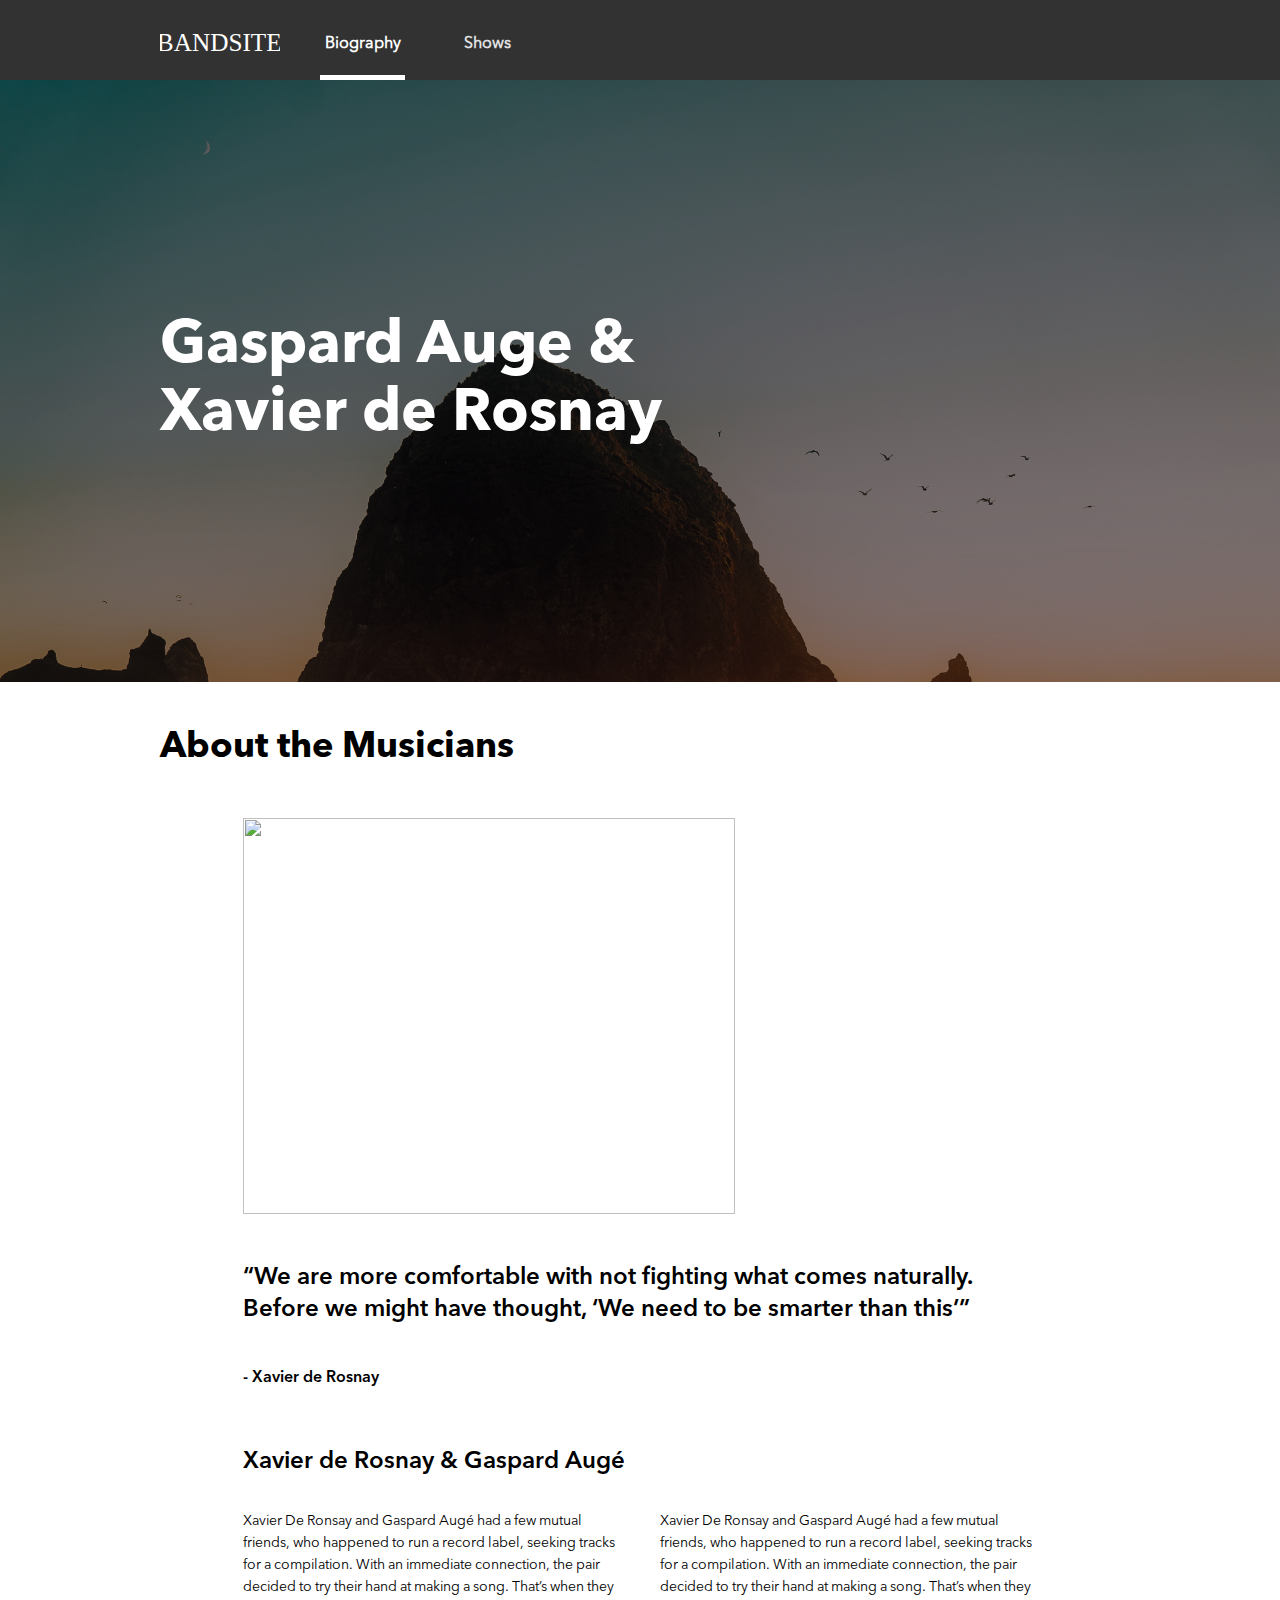
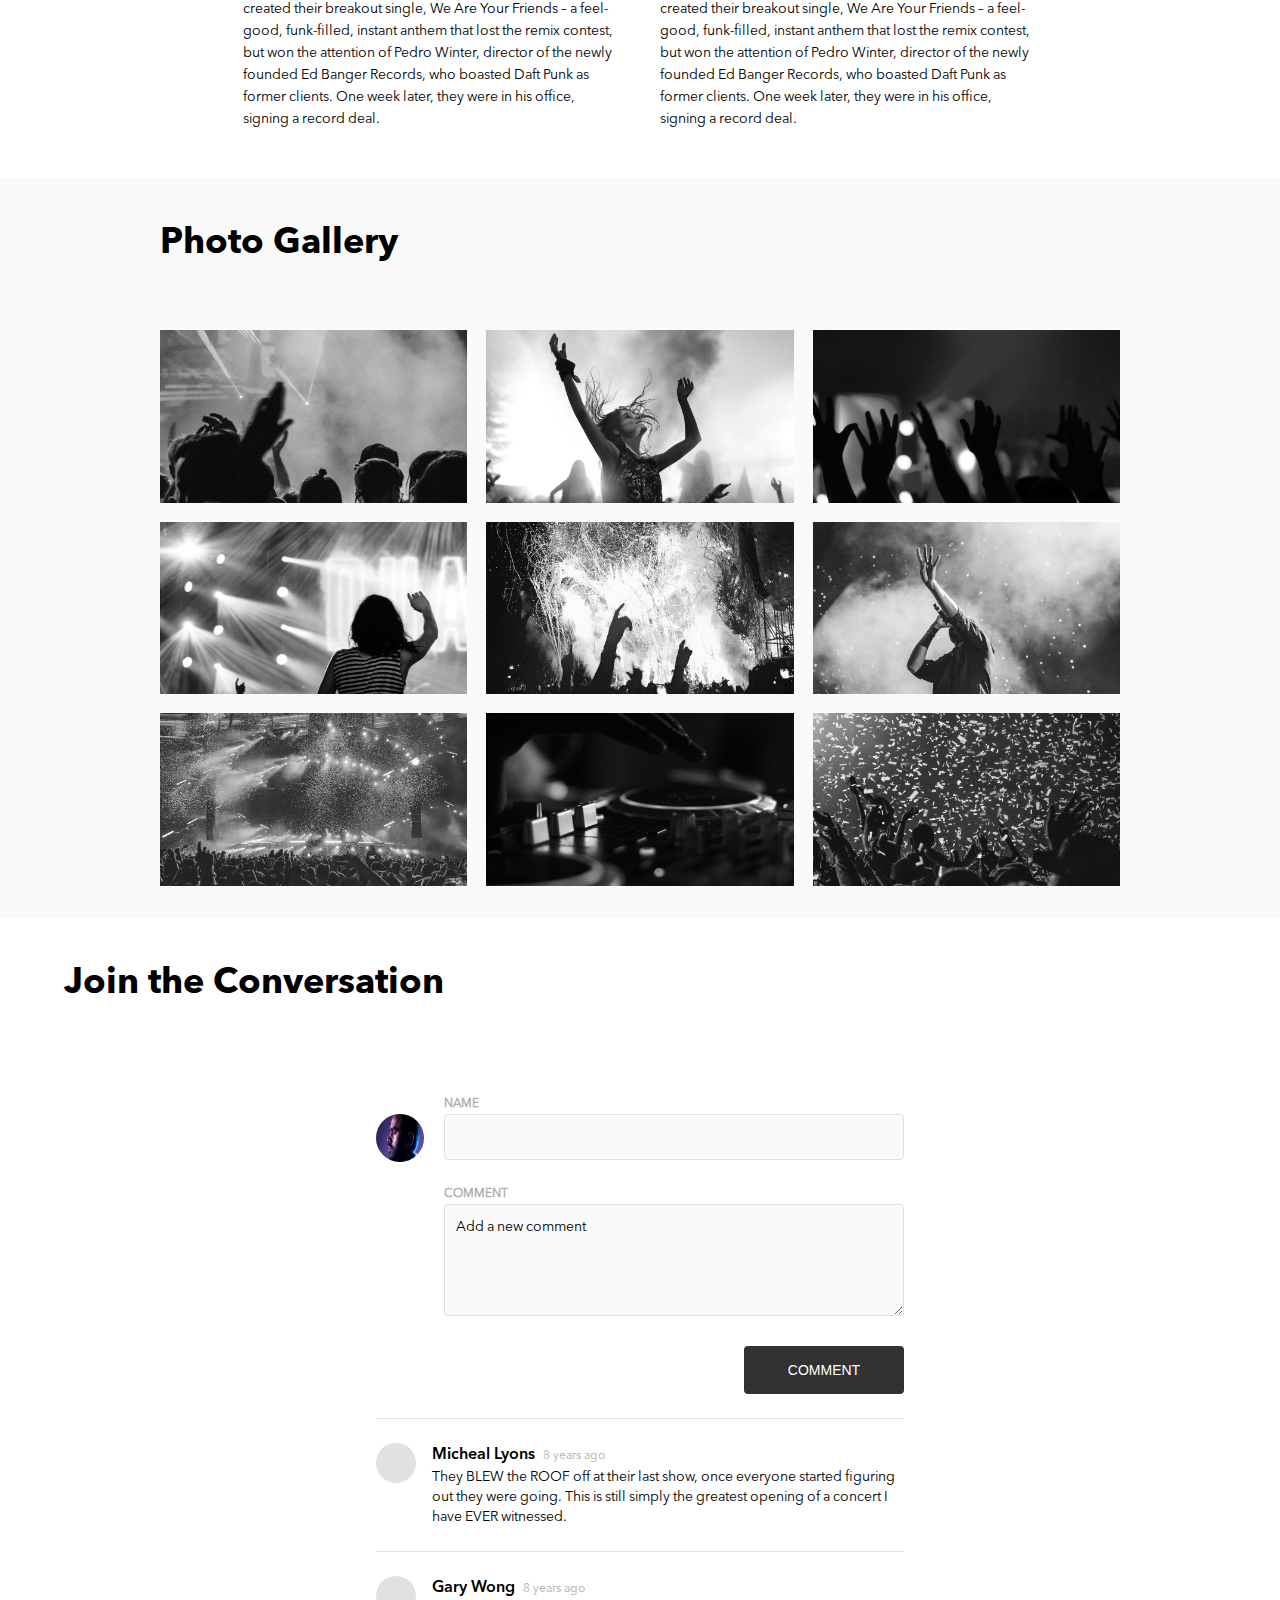
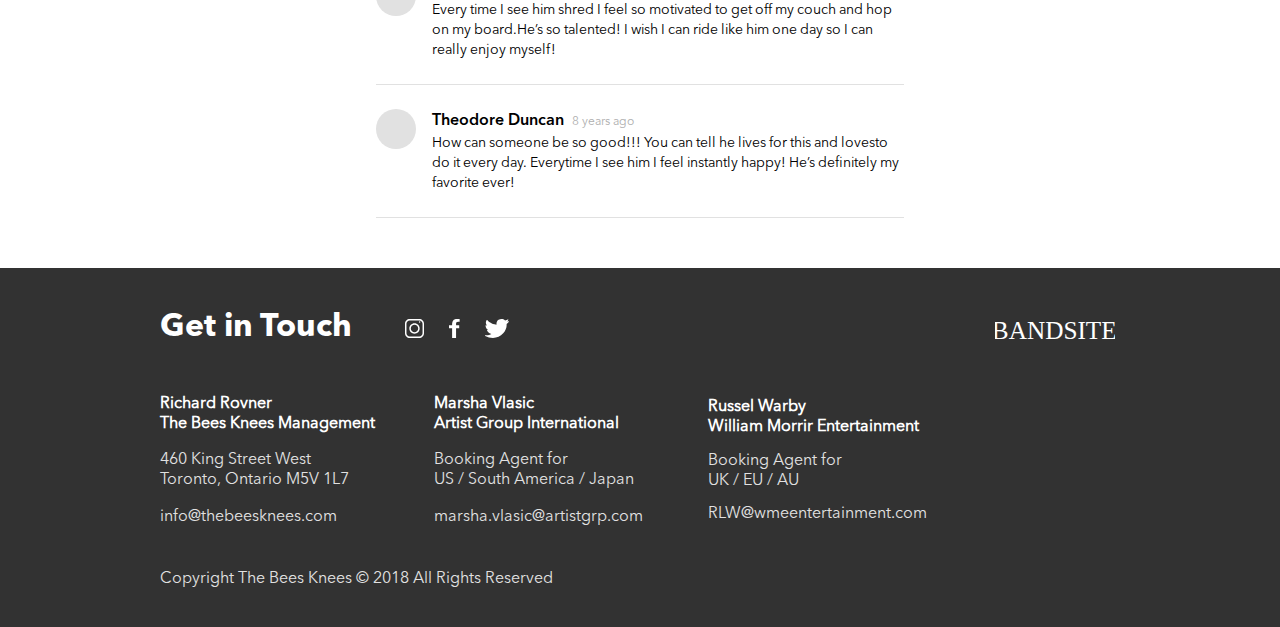
==== sprint-3/index.html @ c3e18739 "Split SCSS into partials" ====
<!DOCTYPE html>
<html lang="en">

<head>
    <meta charset="UTF-8">
    <meta http-equiv="X-UA-Compatible" content="ie=edge">
    <meta name="viewport" content="width=device-width, initial-scale=1.0">
    <title>Gaspard Auge & Xavier de Rosnay</title>
    <link rel="stylesheet" type="text/css" href="css/styles.css">
</head>

<body>
    <nav>
        <div class="nav__logo">
            <a href="index.html"><img src="assets/Logo/Logo-bandsite.svg"></a>
        </div>
        <div class="nav__pages">
            <a class="nav__text nav__text--selected" href ="index.html"><h3>Biography</h3></a>
            <a class="nav__text" href ="pages/shows.html"><h3>Shows</h3></a>
        </div>
    </nav>
    <div class="header__image--overlay">
        <header>
            <h1 class="header__title">
                Gaspard Auge & <br /> Xavier de Rosnay
            </h1>
        </header>
    </div>
    
    <main>
        <h1 class="main__text">
            <br />About the Musicians
        </h1>
        <img class="main__image--large" src="assets/Images/Band-Image.jpg">
        <h2 class="main__quote">
            “We are more comfortable with not fighting what comes naturally.
            Before we might have thought, ‘We need to be smarter than this’”
        </h2>
        <h3 class="main__quote--attribution">
            - Xavier de Rosnay
        </h3>
        <h2 class="main__paragraph--title">
            Xavier de Rosnay & Gaspard Augé
        </h2>
        <div class="main__paragraph--container">
            <h4 class="main__paragraph--text">
                Xavier De Ronsay and Gaspard Augé had a few mutual friends,
                who happened to run a record label, seeking tracks for a
                compilation. With an immediate connection, the pair decided to
                try their hand at making a song. That’s when they created their
                breakout single, We Are Your Friends – a feel-good, funk-filled,
                instant anthem that lost the remix contest, but won the attention
                of Pedro Winter, director of the newly founded Ed Banger
                Records, who boasted Daft Punk as former clients. One week
                later, they were in his office, signing a record deal.
            </h4>

            <br />
            <h4 class="main__paragraph--text">
                Xavier De Ronsay and Gaspard Augé had a few mutual friends,
                who happened to run a record label, seeking tracks for a
                compilation. With an immediate connection, the pair decided to
                try their hand at making a song. That’s when they created their
                breakout single, We Are Your Friends – a feel-good, funk-filled,
                instant anthem that lost the remix contest, but won the attention
                of Pedro Winter, director of the newly founded Ed Banger
                Records, who boasted Daft Punk as former clients. One week
                later, they were in his office, signing a record deal.
            </h4>
        </div>

        <div class="main__photoGallery">
            <h1 class="main__photoGallery--title"><br />Photo Gallery</h1>
            <img class="main__image--small" src="assets/Images/Photo-gallery-1.jpg">
            <img class="main__image--small" src="assets/Images/Photo-gallery-2.jpg">
            <img class="main__image--small" src="assets/Images/Photo-gallery-3.jpg">
            <img class="main__image--small" src="assets/Images/Photo-gallery-4.jpg">
            <img class="main__image--small" src="assets/Images/Photo-gallery-5.jpg">
            <img class="main__image--small" src="assets/Images/Photo-gallery-6.jpg">
            <img class="main__image--small" src="assets/Images/Photo-gallery-7.jpg">
            <img class="main__image--small" src="assets/Images/Photo-gallery-8.jpg">
            <img class="main__image--small" src="assets/Images/Photo-gallery-9.jpg">
        </div>
            <h1 class="main__comments--title">
                <br/>Join the Conversation
            </h1>
        <div id="commentTop" class="main__comments">
            <div class="main__profilepic--container">
                <img class="main__profilepic" src="./assets/Images/Mohan-muruge.jpg">
            </div>

            <form id="commentForm" class ="main__comments--container">
                <label for="fullName"><h5>NAME</h5></label>
                <input class="main__comments--input" type="text" name="fullName">

                <label for="comment"><h5>COMMENT</h5></label>
                <textarea class="main__comments--input" rows="4" type="text" name="comment">Add a new comment</textarea>
                <button class="main__comments--button" type="submit" form="commentForm">COMMENT</button>
            </form>

            <div class="main__divider"></div>
        </div> 
    </main>

    <footer class="footer__bio">
        <div class="footer__container">
            <h1>
                Get in Touch
            </h1>

            <div class="footer__social">
                <img class="footer__social--icon" src="assets/Icons/SVG/Icon-instagram.svg">
                <img class="footer__social--icon" src="assets/Icons/SVG/Icon-facebook.svg">
                <img class="footer__social--icon" src="assets/Icons/SVG/Icon-twitter.svg">
                <div class="footer__logo">
                    <a href="index.html"><img src="assets/Logo/Logo-bandsite.svg"></a>
                </div>
            </div>

            <div class="footer__text--container">
                <h4 class="footer__text--bold">Richard Rovner <br />The Bees Knees Management</h2>
                    <h4 class="footer__text">460 King Street West <br />Toronto, Ontario M5V 1L7</h2>
                        <a class="footer__text" href="Mailto:info@thebeesknees.com">info@thebeesknees.com</a>
            </div>

            <div class="footer__text--container">
                <h4 class="footer__text--bold">Marsha Vlasic<br />Artist Group International</h2>
                    <h4 class="footer__text">Booking Agent for<br />US / South America / Japan</h2>
                        <a class="footer__text"
                            href="Mailto:marsha.vlasic@artistgrp.com">marsha.vlasic@artistgrp.com</a>
            </div>

            <div class="footer__text--container">
                <h4 class="footer__text--bold">Russel Warby<br />William Morrir Entertainment</h2>
                    <h4 class="footer__text">Booking Agent for<br />UK / EU / AU</h2>
                        <a class="footer__text" href="Mailto:RLW@wmeentertainment.com">RLW@wmeentertainment.com</a>
            </div>

            <h4 class="footer__copyright">Copyright The Bees Knees © 2018 All Rights Reserved</h2>
        </div>
    </footer>
    <script src="./script/script.js"></script>
</body>

</html>
---- sprint-3/css/styles.css ----
@font-face {
  font-family: "AvenirNextRegular";
  src: url(../fonts/AvenirNextRegular.otf);
}

@font-face {
  font-family: "AvenirNextDemiBold";
  src: url(../fonts/AvenirNextDemi.otf);
}

@font-face {
  font-family: "AvenirNextBold";
  src: url(../fonts/AvenirNextBold.otf);
}

body {
  margin: 0px;
  font-family: AvenirNextRegular;
}

main {
  display: -webkit-box;
  display: -ms-flexbox;
  display: flex;
  -webkit-box-orient: vertical;
  -webkit-box-direction: normal;
      -ms-flex-direction: column;
          flex-direction: column;
}

a {
  text-decoration: none;
}

h1 {
  font-size: 7.5vw;
  line-height: 10vw;
  margin: 0px;
  font-family: AvenirNextBold;
}

h2 {
  font-size: 5vw;
  line-height: 7vw;
  margin: 0px;
  font-family: AvenirNextDemiBold;
}

h3 {
  font-size: 4vw;
  line-height: 6vw;
  margin: 0px;
  font-family: AvenirNextDemiBold;
}

h4 {
  font-size: 3.8vw;
  line-height: 5vw;
  margin: 0px;
  font-weight: normal;
}

h5 {
  font-size: 4vw;
  line-height: 6vw;
  color: #AFAFAF;
  margin: 0px;
  padding-bottom: 5vw;
}

table {
  margin: 0px 5%;
  padding-bottom: 40px;
}

td {
  display: block;
}

nav {
  background-color: #323232;
  height: 80px;
  display: -webkit-box;
  display: -ms-flexbox;
  display: flex;
  -ms-flex-wrap: wrap;
      flex-wrap: wrap;
  -webkit-box-pack: space-evenly;
      -ms-flex-pack: space-evenly;
          justify-content: space-evenly;
  -webkit-box-align: end;
      -ms-flex-align: end;
          align-items: flex-end;
}

nav h3 {
  font-family: AvenirNextRegular;
}

.nav__logo {
  display: -webkit-box;
  display: -ms-flexbox;
  display: flex;
  padding-bottom: 1vw;
}

.nav__pages {
  width: 100%;
  height: 38px;
  display: -webkit-box;
  display: -ms-flexbox;
  display: flex;
  -webkit-box-pack: space-evenly;
      -ms-flex-pack: space-evenly;
          justify-content: space-evenly;
  -webkit-box-align: end;
      -ms-flex-align: end;
          align-items: flex-end;
}

.nav__text {
  color: #E1E1E1;
  text-align: center;
  width: 50%;
  padding: 2vw;
  font-family: AvenirNextRegular;
  font-weight: normal;
  border-bottom: solid #323232 5px;
}

.nav__text:hover {
  border-color: #FFFFFF;
  font-weight: bold;
  color: #FFFFFF;
  -webkit-transition: 0.3s;
  transition: 0.3s;
}

.nav__text--selected {
  color: #FFFFFF;
  border-bottom: solid #FFFFFF 5px;
  font-weight: bold;
}

header, .header__shows {
  background-image: url(../assets/Images/Hero-image.jpg), -webkit-gradient(linear, left top, left bottom, from(rgba(0, 0, 0, 0.5)), to(rgba(0, 0, 0, 0.5)));
  background-image: url(../assets/Images/Hero-image.jpg), linear-gradient(rgba(0, 0, 0, 0.5), rgba(0, 0, 0, 0.5));
  background-blend-mode: overlay;
  background-size: 100%;
  height: 57vw;
  display: -webkit-box;
  display: -ms-flexbox;
  display: flex;
  -webkit-box-align: center;
      -ms-flex-align: center;
          align-items: center;
}

.header__shows {
  background-image: url(../assets/Images/Show-image.jpg), -webkit-gradient(linear, left top, left bottom, from(rgba(0, 0, 0, 0.5)), to(rgba(0, 0, 0, 0.5)));
  background-image: url(../assets/Images/Show-image.jpg), linear-gradient(rgba(0, 0, 0, 0.5), rgba(0, 0, 0, 0.5));
  background-position: center;
  height: 150vw;
  -webkit-box-orient: vertical;
  -webkit-box-direction: normal;
      -ms-flex-direction: column;
          flex-direction: column;
  -webkit-box-pack: start;
      -ms-flex-pack: start;
          justify-content: flex-start;
}

.header__title, .header__title--shows, .header__text--small {
  color: #FFFFFF;
  width: 70%;
  padding: 5%;
}

.header__title--shows {
  font-size: 11vw;
  line-height: 14vw;
  width: 90%;
  padding-bottom: 20vw;
}

.header__text--small {
  -ms-flex-item-align: start;
      align-self: flex-start;
  padding-bottom: 0px;
  padding-top: 20vw;
  font-size: 4.5vw;
}

.header__SoundCloud--container {
  width: 90%;
  -ms-flex-item-align: center;
      -ms-grid-row-align: center;
      align-self: center;
}

.header__SoundCloud {
  width: 100%;
  height: 30vw;
}

.main__image--large {
  -o-object-fit: cover;
     object-fit: cover;
  width: 90%;
  height: 45vw;
  -ms-flex-item-align: center;
      -ms-grid-row-align: center;
      align-self: center;
  padding: 7.5vw 0px;
}

.main__image--small {
  width: 90%;
  -ms-flex-item-align: center;
      -ms-grid-row-align: center;
      align-self: center;
  padding-bottom: 5%;
  -webkit-filter: grayscale(100%);
          filter: grayscale(100%);
}

.main__image--small:hover {
  -webkit-filter: grayscale(0%);
          filter: grayscale(0%);
  -webkit-transition: 0.3s;
  transition: 0.3s;
}

.main__text, .main__text--title, .main__text--label, .main__text--info, .main__text--date, .main__quote, .main__quote--attribution, .main__paragraph--title, .main__paragraph--text, .main__photoGallery--title {
  width: 90%;
  -ms-flex-item-align: center;
      -ms-grid-row-align: center;
      align-self: center;
}

.main__text--title {
  padding-bottom: 12.5%;
}

.main__text--label {
  padding-bottom: 5%;
}

.main__label--top {
  display: none;
}

.main__text--info, .main__text--date {
  padding-bottom: 7.5%;
}

.main__divider {
  background-color: #E1E1E1;
  height: 1px;
  width: 100%;
  margin-bottom: 7.5%;
}

.main__quote {
  padding-bottom: 10%;
}

.main__quote--attribution {
  padding-bottom: 12.5%;
}

.main__paragraph--title {
  padding-bottom: 7.5%;
}

.main__paragraph--container {
  width: 90%;
  -ms-flex-item-align: center;
      align-self: center;
  display: -webkit-box;
  display: -ms-flexbox;
  display: flex;
  -webkit-box-orient: vertical;
  -webkit-box-direction: normal;
      -ms-flex-direction: column;
          flex-direction: column;
}

.main__paragraph--text {
  width: 100%;
}

.main__photoGallery {
  background-color: #FAFAFA;
  display: -webkit-box;
  display: -ms-flexbox;
  display: flex;
  -webkit-box-orient: vertical;
  -webkit-box-direction: normal;
      -ms-flex-direction: column;
          flex-direction: column;
  margin-top: 12.5%;
  padding-bottom: 8%;
}

.main__photoGallery--title {
  padding-bottom: 7.5%;
}

.main__button--cta, .main__comments--button {
  border-radius: 4px;
  border: none;
  background-color: #323232;
  color: white;
  font-weight: 500;
  font-size: 4vw;
  width: 100%;
  height: 15vw;
  -ms-flex-item-align: center;
      -ms-grid-row-align: center;
      align-self: center;
  margin: 2.5% 0px 5% 0px;
}

.main__button--cta:hover, .main__comments--button:hover {
  background-color: black;
  -webkit-transition: 0.2s;
  transition: 0.2s;
}

.main__comments {
  -ms-flex-item-align: center;
      align-self: center;
  display: -webkit-box;
  display: -ms-flexbox;
  display: flex;
  -webkit-box-orient: horizontal;
  -webkit-box-direction: normal;
      -ms-flex-flow: row wrap;
          flex-flow: row wrap;
  -webkit-box-pack: end;
      -ms-flex-pack: end;
          justify-content: flex-end;
  width: 90%;
}

.main__comments--title {
  padding: 0px 0px 5% 5%;
}

.main__profilepic--container {
  display: inline-block;
  margin-right: 5%;
  margin-top: 6vw;
  padding-top: 32px;
}

.main__profilepic, .main__profilepic--gray {
  height: 15vw;
  width: 15vw;
  border-radius: 50%;
  background-color: #E1E1E1;
}

.main__comments--container {
  width: 78%;
}

.main__comments--container h5 {
  padding-bottom: 8px;
  padding-top: 24px;
}

.main__comments--button {
  margin: 8px 0px 32px 0px;
}

.main__comments--input {
  width: 100%;
  -webkit-box-sizing: border-box;
          box-sizing: border-box;
  border-radius: 4px;
  font-family: AvenirNextRegular;
  font-size: 4vw;
  padding: 7%;
  background-color: #FAFAFA;
  border: solid #E1E1E1 1.5px;
}

.main__comments--input:focus {
  border: solid #323232 2px;
}

.main__comments--date {
  float: right;
  color: #AFAFAF;
}

.main__comments--body {
  width: 80%;
}

.main__comments--body h3 {
  padding-bottom: 5%;
  display: inline-block;
}

.main__comments--body h5 {
  font-weight: normal;
  padding: 0px;
}

.main__comments--body h4 {
  padding-bottom: 7.5%;
  font-size: 4.37vw;
  line-height: 6vw;
  width: 100%;
}

.main__profilepic--gray {
  width: 13vw;
  height: 13vw;
  margin-right: 5%;
}

footer {
  background-color: #323232;
  padding: 10% 0%;
}

footer h4 {
  line-height: 20px;
}

footer h1 {
  font-size: 11vw;
  line-height: 10vw;
  color: #FFFFFF;
  padding-left: 3%;
  padding-bottom: 10%;
}

.footer__bio {
  margin-top: 26px;
}

.footer__container {
  display: -webkit-box;
  display: -ms-flexbox;
  display: flex;
  -webkit-box-orient: horizontal;
  -webkit-box-direction: normal;
      -ms-flex-flow: row wrap;
          flex-flow: row wrap;
  width: 80%;
}

.footer__social {
  margin-left: 5%;
  width: 40%;
  display: -webkit-box;
  display: -ms-flexbox;
  display: flex;
  -webkit-box-pack: justify;
      -ms-flex-pack: justify;
          justify-content: space-between;
  padding-bottom: 10%;
}

.footer__social--icon {
  height: 6vw;
  padding: 0px, 20px;
}

.footer__logo {
  display: none;
}

.footer__text, .footer__text--bold, .footer__copyright {
  color: #E1E1E1;
  font-family: AvenirNextRegular;
  font-weight: normal;
  padding-left: 3%;
  padding-bottom: 6%;
  font-size: 3.5vw;
  line-height: 5vw;
  font-weight: normal;
}

.footer__text--bold {
  font-size: 4vw;
  color: #FFFFFF;
  font-weight: 700;
  padding-top: 5%;
}

.footer__text--container {
  width: 100%;
}

.footer__copyright {
  padding-top: 5%;
  width: 70%;
}

@media (min-width: 600px) {
  h1 {
    font-size: 36px;
    line-height: 44px;
  }
  h2 {
    font-size: 24px;
    line-height: 32px;
  }
  h3 {
    font-size: 16px;
    line-height: 24px;
  }
  h4 {
    font-size: 14px;
    line-height: 22px;
  }
  h5 {
    font-size: 12px;
    line-height: 20px;
    padding: 0px;
  }
  table {
    margin: 0px 3%;
  }
  td {
    display: table-cell;
    width: auto;
  }
  nav {
    -ms-flex-wrap: nowrap;
        flex-wrap: nowrap;
    -webkit-box-pack: justify;
        -ms-flex-pack: justify;
            justify-content: space-between;
  }
  .nav__logo {
    -ms-flex-item-align: center;
        -ms-grid-row-align: center;
        align-self: center;
    padding: 0px 3vw;
  }
  .nav__pages {
    height: 80px;
    -webkit-box-pack: start;
        -ms-flex-pack: start;
            justify-content: flex-start;
    -webkit-box-align: center;
        -ms-flex-align: center;
            align-items: center;
  }
  .nav__text {
    -webkit-box-sizing: border-box;
            box-sizing: border-box;
    width: 85px;
    height: 100%;
    margin: 0px 4%;
    padding: 32px 5px;
  }
  header, .header__shows {
    height: 52vw;
  }
  .header__shows {
    height: 87vw;
  }
  .header__title, .header__title--shows, .header__text--small {
    font-size: 8vw;
    line-height: 8.5vw;
    width: 70%;
    padding: 3%;
  }
  .header__text--small {
    font-size: 3.2vw;
    line-height: 4vw;
    padding-top: 8%;
    padding-bottom: 0px;
    font-family: AvenirNextBold;
  }
  .header__title--shows {
    line-height: 12vw;
    -ms-flex-item-align: start;
        align-self: flex-start;
    width: 80%;
  }
  .header__SoundCloud--container {
    width: 94%;
  }
  .header__SoundCloud {
    width: 62%;
    height: 20vw;
  }
  .main__image--large {
    width: 94%;
    height: 47vw;
    padding: 35px 0px;
  }
  .main__image--small {
    width: 30%;
    padding-bottom: 3%;
  }
  .main__text, .main__text--title, .main__text--label, .main__text--info, .main__text--date, .main__quote, .main__quote--attribution, .main__paragraph--title, .main__paragraph--text, .main__photoGallery--title {
    width: 94%;
  }
  .main__text--title {
    padding-bottom: 32px;
  }
  .main__text--label {
    display: none;
  }
  .main__label--top {
    display: table-cell;
    padding: 0px;
  }
  .main__text--info, .main__text--date {
    padding: 0px;
    width: auto;
  }
  .main__text--date {
    font-size: 16px;
    line-height: 24px;
  }
  .main__table--date {
    width: 30%;
  }
  .main__table--info {
    width: 22%;
  }
  .main__table--button {
    text-align: right;
  }
  .main__button--cta, .main__comments--button {
    font-size: 14px;
    margin: 16px, 0px;
    width: 160px;
    height: 48px;
  }
  .main__divider {
    width: 100%;
    margin: 0px;
  }
  .main__quote {
    padding-bottom: 32px;
  }
  .main__quote--attribution {
    padding-bottom: 40px;
  }
  .main__paragraph--title {
    padding-bottom: 24px;
  }
  .main__paragraph--container {
    width: 94%;
    -webkit-box-orient: horizontal;
    -webkit-box-direction: normal;
        -ms-flex-direction: row;
            flex-direction: row;
    -webkit-box-pack: justify;
        -ms-flex-pack: justify;
            justify-content: space-between;
  }
  .main__paragraph--text:first-child {
    padding-right: 24px;
  }
  .main__photoGallery {
    margin-top: 48px;
    -webkit-box-orient: horizontal;
    -webkit-box-direction: normal;
        -ms-flex-flow: row wrap;
            flex-flow: row wrap;
    -webkit-box-pack: space-evenly;
        -ms-flex-pack: space-evenly;
            justify-content: space-evenly;
    -ms-flex-line-pack: justify;
        align-content: space-between;
    padding-bottom: 2%;
  }
  .main__comments--input {
    padding: 1.5vw;
    font-size: 2vw;
    line-height: 3vw;
  }
  .main__profilepic--container {
    margin-top: 24px;
    padding-top: 3vw;
    margin-right: 4%;
  }
  .main__profilepic, .main__profilepic--gray {
    height: 6vw;
    width: 6vw;
  }
  .main__comments {
    -ms-flex-item-align: center;
        -ms-grid-row-align: center;
        align-self: center;
    width: 68vw;
    -webkit-box-pack: end;
        -ms-flex-pack: end;
            justify-content: flex-end;
  }
  .main__comments .main__divider {
    margin-bottom: 3vw;
  }
  .main__comments h5 {
    padding-bottom: 0px;
    font-size: 1.7vw;
    line-height: 3vw;
  }
  .main__comments--container {
    width: 59vw;
  }
  .main__comments--button {
    float: right;
    margin: 3vw 0px 3vw 0px;
    width: 20vw;
    height: 6vw;
  }
  .main__comments--date {
    float: none;
    display: inline-block;
    margin: 0px 8px;
  }
  .main__comments--body {
    width: 61vw;
  }
  .main__comments--body h3 {
    padding: 0px;
    font-size: 2vw;
    line-height: 3vw;
  }
  .main__comments--body h4 {
    padding-bottom: 3vw;
    font-size: 1.8vw;
    line-height: 3vw;
  }
  .main__profilepic--gray {
    margin-right: 2vw;
    height: 5vw;
    width: 5vw;
  }
  footer {
    padding: 7% 24px;
  }
  footer h1 {
    font-size: 4.7vw;
    line-height: 44px;
    padding: 0px;
  }
  .footer__container {
    width: 100%;
    -webkit-box-pack: justify;
        -ms-flex-pack: justify;
            justify-content: space-between;
    -webkit-box-align: center;
        -ms-flex-align: center;
            align-items: center;
  }
  .footer__social {
    width: 63%;
    -webkit-box-align: start;
        -ms-flex-align: start;
            align-items: flex-start;
    margin: 0px;
    padding: 0px;
  }
  .footer__social--icon {
    height: 3vw;
    -ms-flex-item-align: center;
        -ms-grid-row-align: center;
        align-self: center;
  }
  .footer__logo {
    display: -webkit-box;
    display: -ms-flexbox;
    display: flex;
    -ms-flex-item-align: center;
        align-self: center;
    padding-bottom: 10px;
    margin-left: 32%;
  }
  .footer__text, .footer__text--bold, .footer__copyright {
    font-size: 2vw;
    line-height: 20px;
    display: -webkit-box;
    display: -ms-flexbox;
    display: flex;
    padding-left: 0px;
  }
  .footer__text--bold {
    font-size: 2vw;
  }
  .footer__copyright {
    font-size: 14px;
    padding-bottom: 0px;
  }
  .footer__text--container {
    width: 30%;
    margin-top: 30px;
  }
}

@media (min-width: 1024px) {
  table {
    width: 100%;
    padding: 40px 0px;
    margin: 0px 12.5% 0px 0px;
  }
  .nav__logo {
    padding-left: 12.5vw;
    padding-right: 0px;
  }
  .nav__text {
    width: 85px;
    margin-right: 0%;
  }
  header, .header__shows {
    height: 47vw;
  }
  .header__title, .header__title--shows, .header__text--small {
    padding: 12.5%;
    width: 100%;
    font-size: 60px;
    line-height: 68px;
  }
  .header__shows {
    height: 670px;
    -webkit-box-orient: horizontal;
    -webkit-box-direction: normal;
        -ms-flex-flow: row wrap;
            flex-flow: row wrap;
    -ms-flex-line-pack: start;
        align-content: flex-start;
    padding-left: 12.5%;
  }
  .header__text--small {
    font-size: 24px;
    line-height: 32px;
    padding: 160px 0px 48px 0px;
    width: 100%;
  }
  .header__title--shows {
    font-size: 60px;
    line-height: 68px;
    padding: 0px;
    width: 600px;
    display: inline-block;
    margin-bottom: 48px;
  }
  .header__SoundCloud--container {
    width: 436px;
    padding-bottom: 13px;
  }
  .header__SoundCloud {
    width: 436px;
    height: 146px;
  }
  .main__image--large {
    width: 62%;
    height: 31vw;
    padding: 48px 0px;
  }
  .main__shows {
    -webkit-box-orient: horizontal;
    -webkit-box-direction: normal;
        -ms-flex-direction: row;
            flex-direction: row;
    -webkit-box-pack: justify;
        -ms-flex-pack: justify;
            justify-content: space-between;
  }
  .main__text, .main__text--title, .main__text--label, .main__text--info, .main__text--date, .main__quote, .main__quote--attribution, .main__paragraph--title, .main__paragraph--text, .main__photoGallery--title {
    width: 75%;
  }
  .main__text--title {
    width: 35vw;
    -ms-flex-item-align: start;
        align-self: flex-start;
    margin-left: 12.5%;
    display: inline-block;
  }
  .main__quote {
    padding-bottom: 40px;
    width: 62%;
  }
  .main__quote--attribution {
    padding-bottom: 56px;
    width: 62%;
  }
  .main__paragraph--title {
    padding-bottom: 32px;
    width: 62%;
  }
  .main__paragraph--container {
    width: 62%;
  }
  .main__paragraph--text:first-child {
    padding-right: 40px;
  }
  .main__photoGallery {
    padding-left: 12.5%;
    padding-right: 12.5%;
    -webkit-box-pack: justify;
        -ms-flex-pack: justify;
            justify-content: space-between;
    padding-bottom: 1%;
  }
  .main__photoGallery--title {
    padding-bottom: 64px;
    width: 100%;
  }
  .main__image--small {
    width: 32%;
    padding-bottom: 2%;
  }
  .main__comments--input {
    padding: 11px;
    font-size: 14px;
    line-height: 22px;
  }
  .main__profilepic--container {
    padding: 0px;
    margin-top: 44px;
    margin-right: 20px;
  }
  .main__profilepic, .main__profilepic--gray {
    height: 48px;
    width: 48px;
  }
  .main__comments {
    width: 528px;
  }
  .main__comments .main__divider {
    margin-bottom: 24px;
  }
  .main__comments h5 {
    font-size: 12px;
    line-height: 20px;
  }
  .main__comments--container {
    width: 460px;
  }
  .main__comments--button {
    margin: 24px 0px 24px 0px;
    height: 48px;
    width: 160px;
  }
  .main__comments--body {
    width: 472px;
  }
  .main__comments--body h3 {
    font-size: 16px;
    line-height: 24px;
  }
  .main__comments--body h4 {
    padding-bottom: 24px;
    font-size: 14px;
    line-height: 20px;
  }
  .main__profilepic--gray {
    margin-right: 16px;
    height: 40px;
    width: 40px;
  }
  footer {
    padding: 3% 12.5%;
  }
  footer h1 {
    font-size: 2.5vw;
    padding-right: 5.5%;
  }
  .footer__container {
    -webkit-box-pack: start;
        -ms-flex-pack: start;
            justify-content: flex-start;
  }
  .footer__social--icon {
    height: 1.5vw;
  }
  .footer__social {
    width: 74%;
  }
  .footer__logo {
    margin-left: 65%;
    padding: 0px;
  }
  .footer__text--container {
    width: 274px;
  }
  .footer__text--container:nth-child(5) {
    width: auto;
  }
  .footer__text, .footer__text--bold, .footer__copyright {
    font-size: 16px;
  }
  .footer__text--bold {
    font-size: 16px;
  }
  .footer__copyright {
    padding-top: 2.7%;
  }
}
/*# sourceMappingURL=styles.css.map */
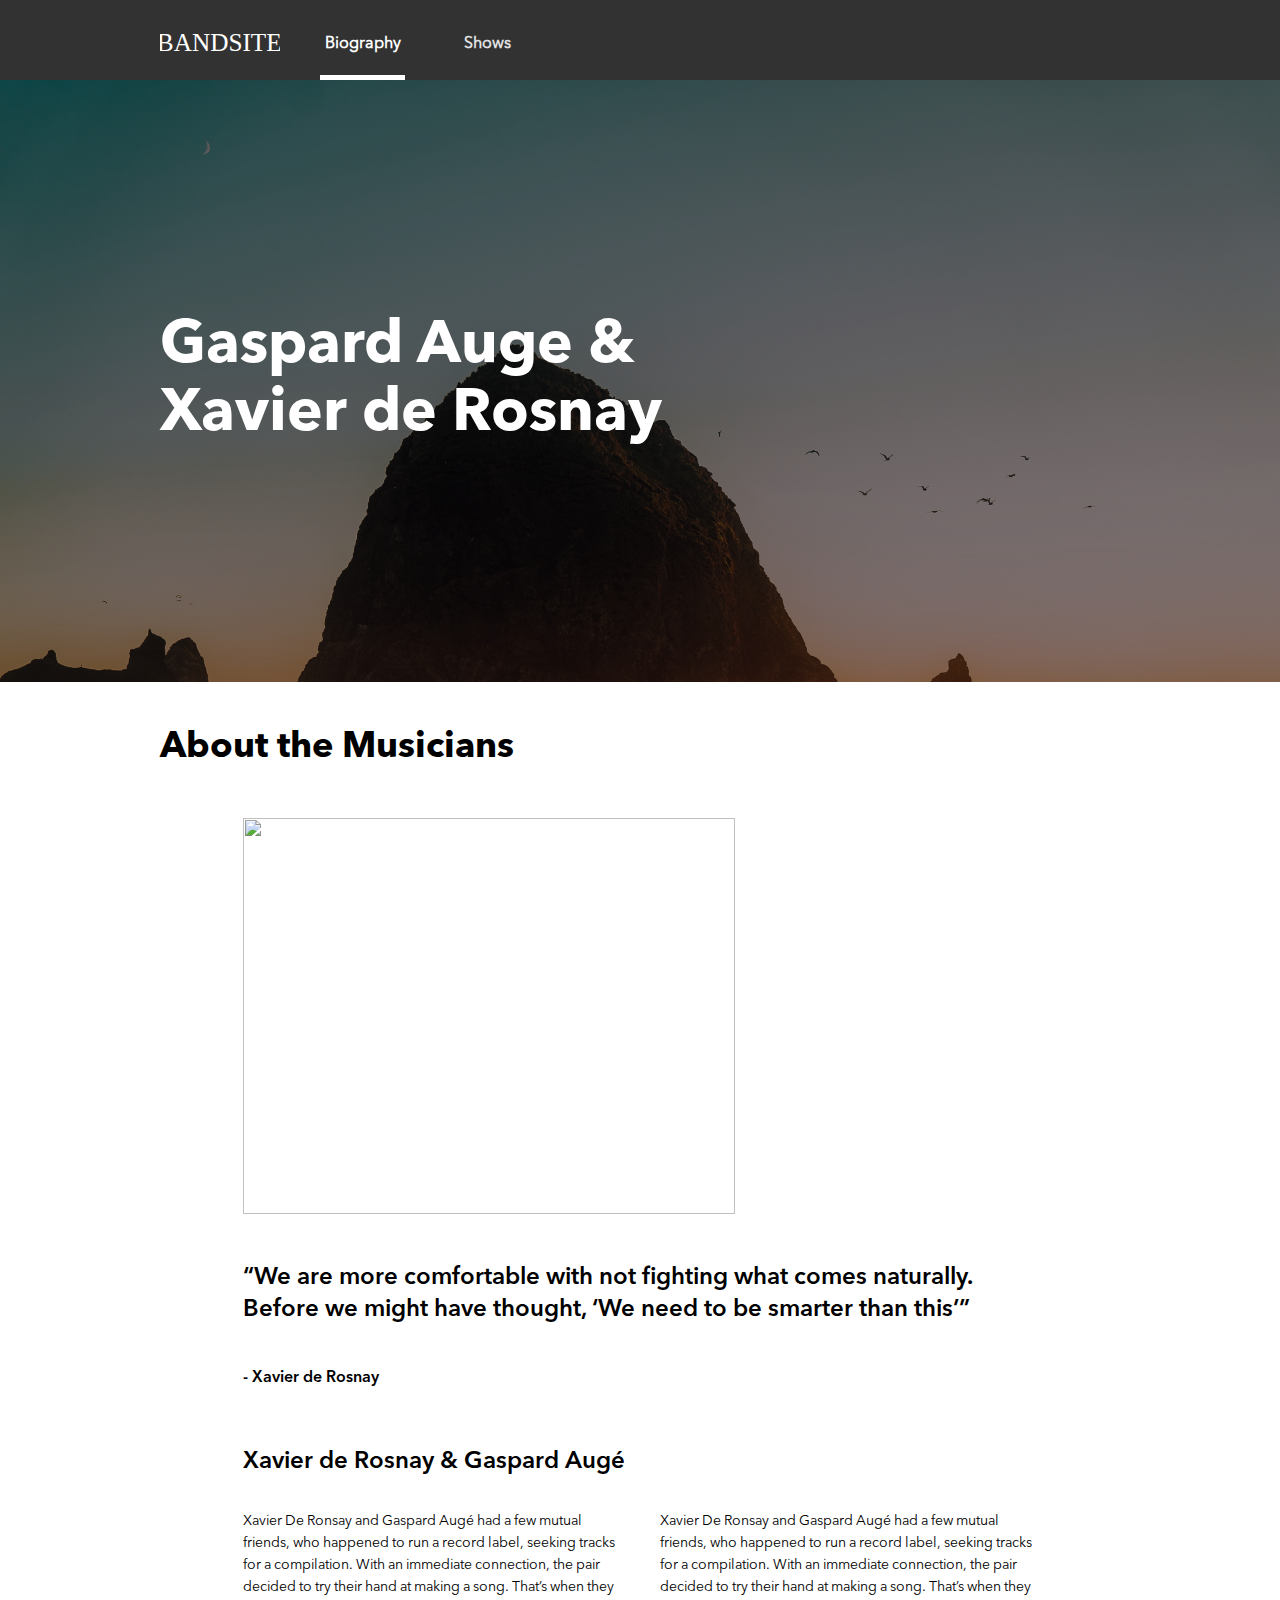
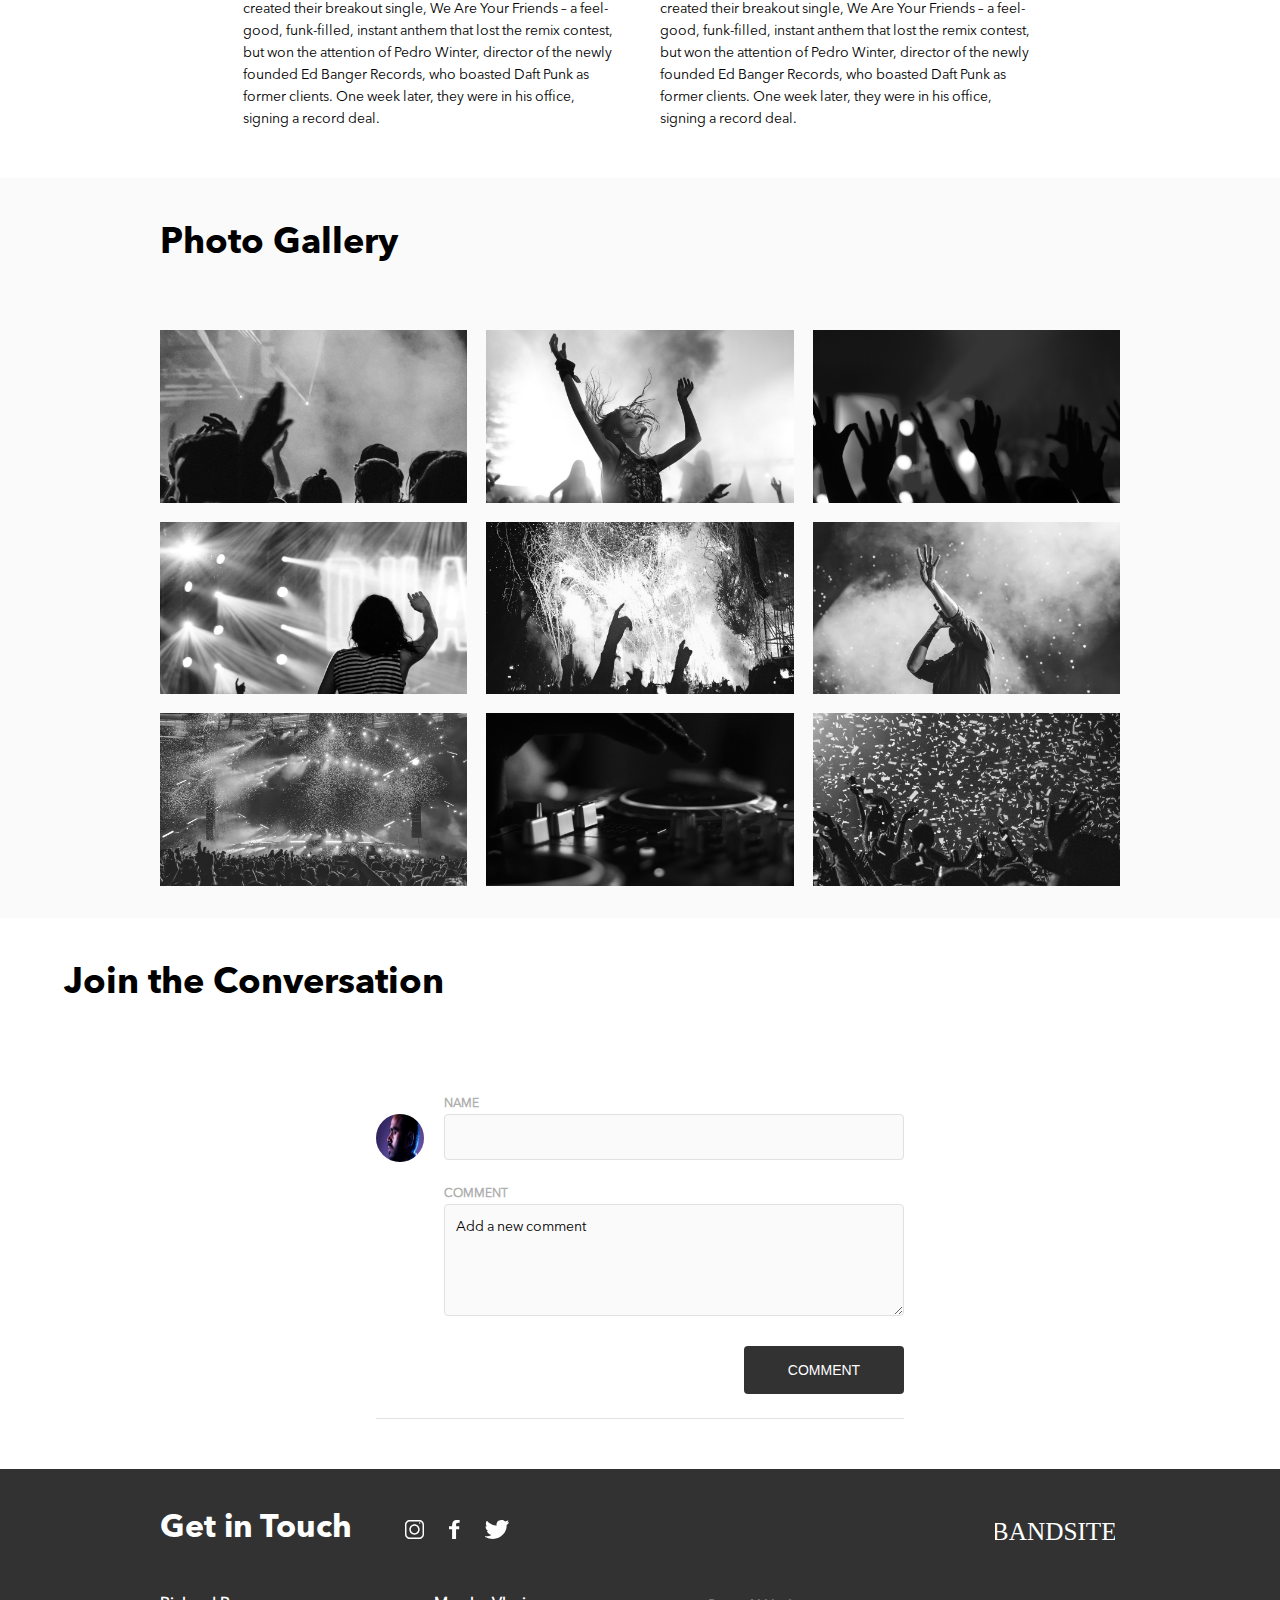
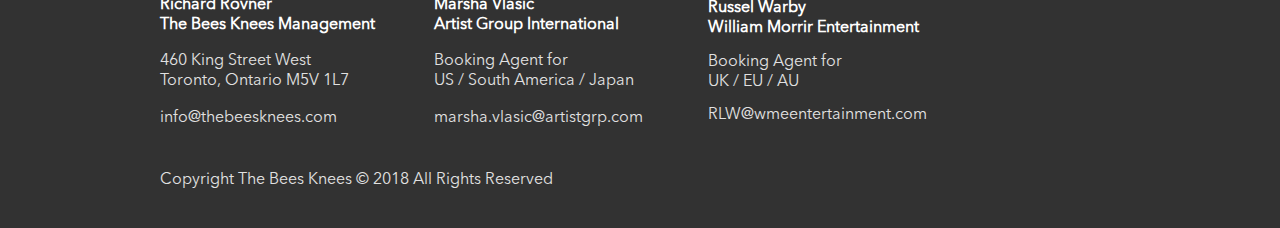
==== commit f6980621: "Added API functionality to comments section" ====
--- a/sprint-3/index.html
+++ b/sprint-3/index.html
@@ -139,6 +139,7 @@
             <h4 class="footer__copyright">Copyright The Bees Knees © 2018 All Rights Reserved</h2>
         </div>
     </footer>
+    <script src="https://unpkg.com/axios/dist/axios.min.js"></script>
     <script src="./script/script.js"></script>
 </body>
 
